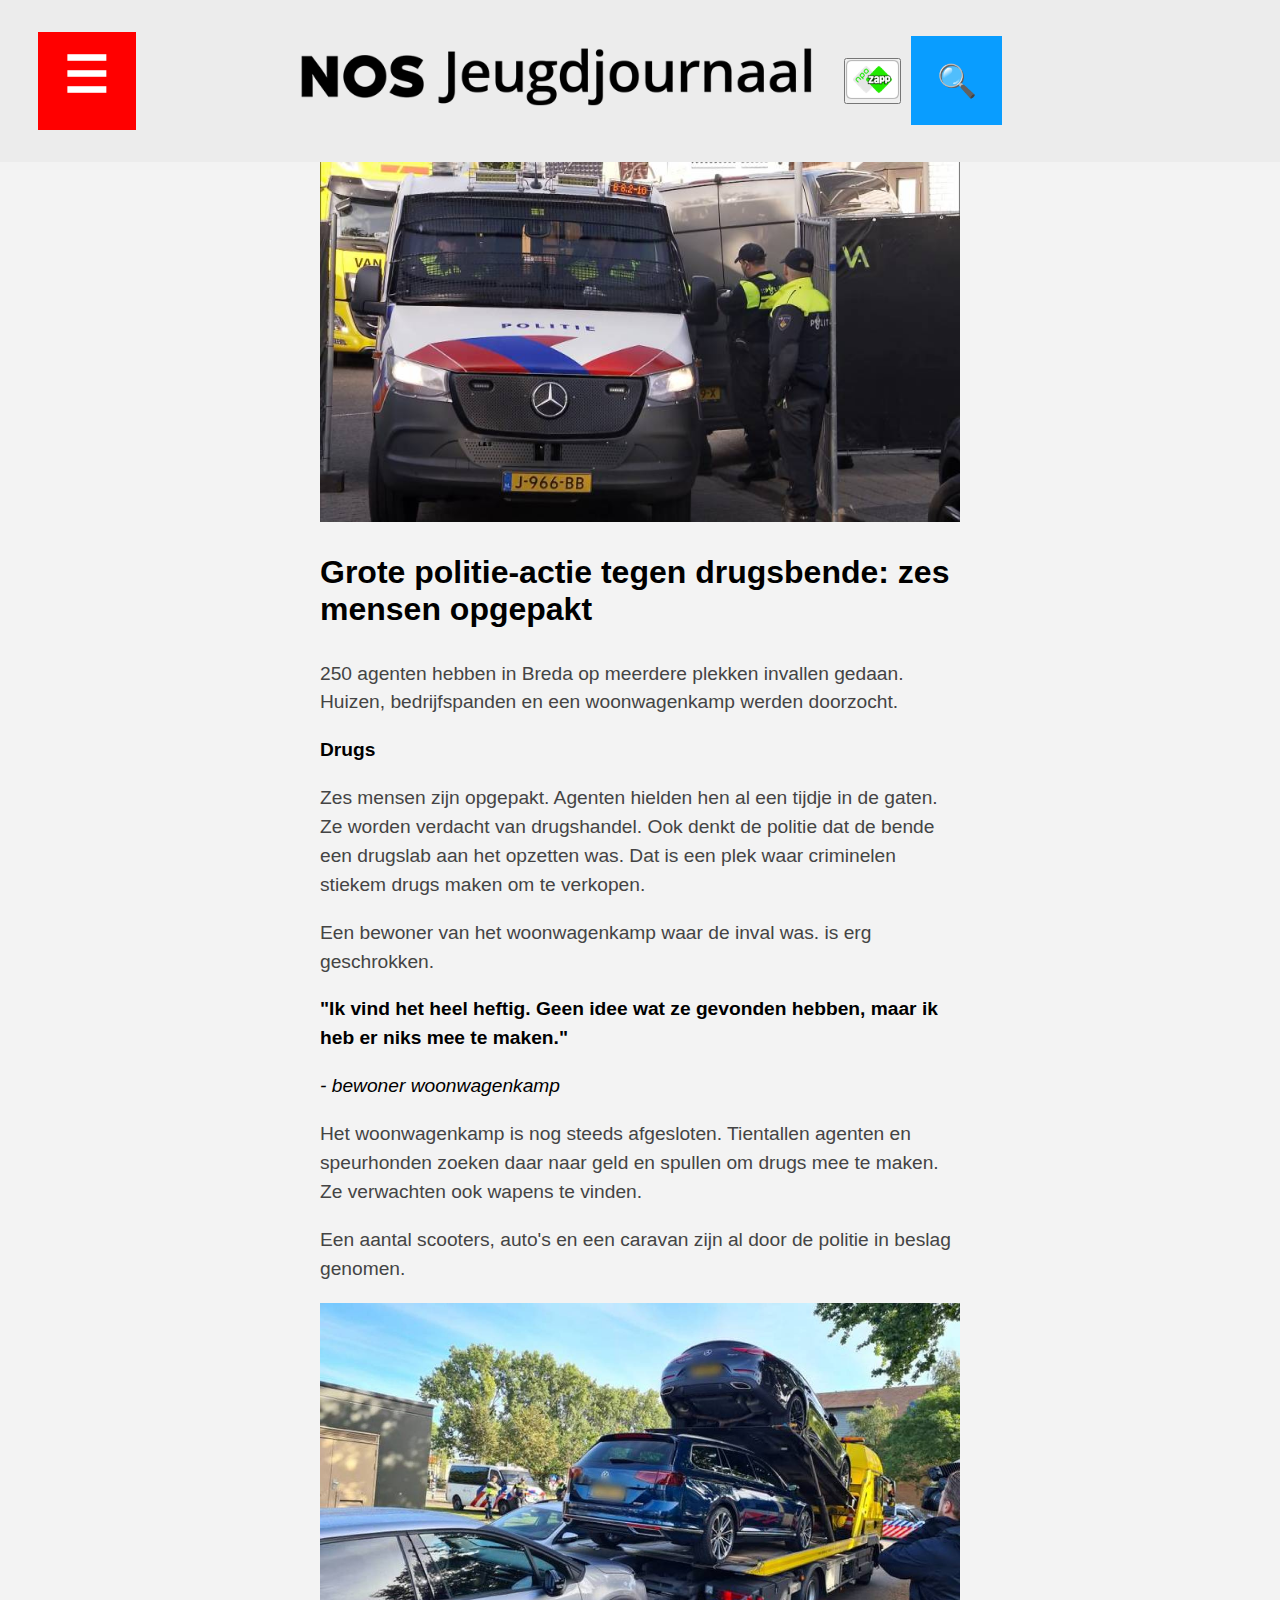
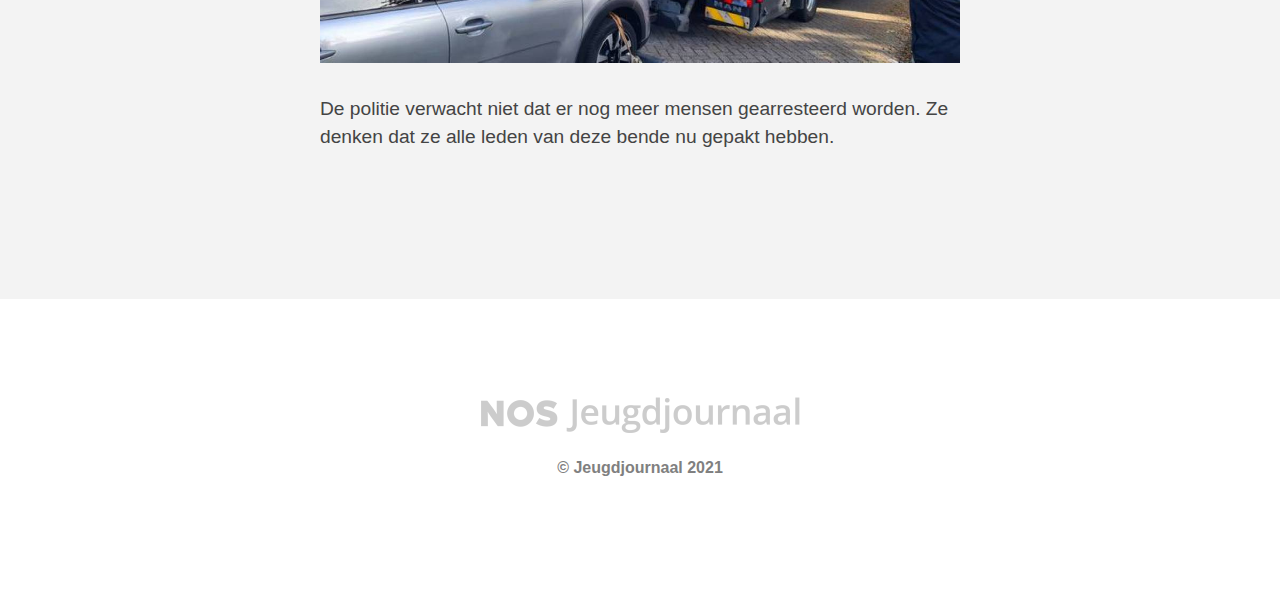
==== article.html @ a4a4e9e3 "Add files via upload" ====
<!doctype html>
<html lang="nl">

<head>
	<meta charset="UTF-8">
	<meta name="author" content="jouw naam">
	<meta name="viewport" content="width=device-width, initial-scale=1">

	<title>Howdy FED2122</title>

	<link href="styles/style.css" rel="stylesheet">
	<link rel="icon" type="image/svg+xml" href="images/favicon.svg">
</head>

<body>
	<header>
		<nav>
			<button>☰</button>
			<h1>
				<a href="index.html">
					<img class="logo" src="images/jeugdjournaal_logo.png" alt="NOS Jeugdjournaal">
				</a>
			</h1>
			<button>
				<img src="images/npo-zapp-knop.png" alt="Zapp logo">
			</button>
			<button>🔍</button>
		</nav>
		<nav>
			<ul>
				<li><a href="index.html">home</a></li>
				<li><a href="#">stellingen en vragen</a></li>
				<li><a href="#">het weer</a></li>
				<li><a href="#">jouw favorieten</a></li>
				<li><a href="#">uitzendingen</a></li>
				<li><a href="#">over het jeugdjournaal</a></li>
			</ul>
		</nav>
	</header>

    <main>
        <article>
            <img src="images/drugs1.jpg" alt="nieuwsfoto 1">
            <h1>Grote politie-actie tegen drugsbende: zes mensen opgepakt</h1>
            <p>250 agenten hebben in Breda op meerdere plekken invallen gedaan. Huizen, bedrijfspanden en een woonwagenkamp werden doorzocht.</p>
            <p>Drugs</p>
            <p>Zes mensen zijn opgepakt. Agenten hielden hen al een tijdje in de gaten. Ze worden verdacht van drugshandel. Ook denkt de politie dat de bende een drugslab aan het opzetten was. Dat is een plek waar criminelen stiekem drugs maken om te verkopen.</p>
            <p>Een bewoner van het woonwagenkamp waar de inval was. is erg geschrokken.</p>
            <p>"Ik vind het heel heftig. Geen idee wat ze gevonden hebben, maar ik heb er niks mee te maken."</p>
            <p>- bewoner woonwagenkamp</p>
            <p>Het woonwagenkamp is nog steeds afgesloten. Tientallen agenten en speurhonden zoeken daar naar geld en spullen om drugs mee te maken. Ze verwachten ook wapens te vinden.</p>
            <p>Een aantal scooters, auto's en een caravan zijn al door de politie in beslag genomen.</p>
            <img src="images/drugs2.jpg" alt="nieuwsfoto2">
            <p>De politie verwacht niet dat er nog meer mensen gearresteerd worden. Ze denken dat ze alle leden van deze bende nu gepakt hebben.</p>
        </article>
    </main>

	<footer>
		<h1>
			<img src="images/grijze_logo.png">
		</h1>
		<h2>© Jeugdjournaal 2021</h2>
	</footer>

	<script src="scripts/script.js"></script>
</body>

</html>
---- styles/style.css ----
/* CSS Document */
*, *::after, *::before {
  box-sizing:border-box; 
  margin: 0;
  padding: 0;
}

a {
  text-decoration: none;
}

header{
  position: sticky;
  top: 0;
  bottom: 0;
  left:0;
  right:0;
  display: flex;
  justify-content: center;
  background-color: rgb(236, 236, 236);
  padding: 0.5vw;
  z-index:2
}

nav:nth-of-type(1){
  width: 100vw;
  display: flex;  
  align-items: center;
  padding: 1vw;
  margin-left: 20vw;
  margin-right: 20vw;
  /* border: solid 2px black; */
}

.logo {
  cursor: pointer;
  width: 45vw;
  justify-self: center;
}

/*de menu button */
nav button:nth-of-type(1) {
  background-color: red;
  border: none;
  padding: 2vw;
  padding-top: 1vw;
  padding-left: 2vw;
  padding-right: 2vw;
  cursor: pointer;
  position: absolute;
  left: 3vw;
  z-index: 3;
  color: white;
  font-weight: bold;
  font-size: 4vw;
  transition: 0.5s;
}

nav button:nth-of-type(1):hover {
  transform:scale(1.07);
  transition: 0.3s;
}

nav button:nth-of-type(1):focus {
  transform:scale(1.07);
  transition: 0.3s;
  background-color: rgb(235, 45, 45);
  color: black;
}

nav button:nth-of-type(1).feedback {
  transform: rotate(90deg);
  background-color: rgb(138, 6, 17);
  transition: 0.5s;
}

nav button:nth-of-type(2) img { /*zapp knop*/
  cursor: pointer;
  width: 4em;
  /* border: 2px dotted; */

}

nav button:nth-of-type(3) {/*search button*/
  background-color: rgb(9, 157, 255);
  border: none;
  padding: 2vw;
  cursor: pointer;
  margin: 10px;
  font-size: 2em;
  color: white;
}

header nav ul { /*nav menu*/
  margin:0; 
  padding:4em 0 0;
  padding-top: 15vw;
  background:rgb(247, 247, 247);
  list-style:none;
  width: 50vw;
  position: fixed;
  left: 0;
  top: 0;
  bottom: 0;
  transform: translateX(-160vw);
  transition: 0.5s;
}

nav ul.toonMenu {
  transform: translateX(0);
  transition: 0.6s;
  left: 0;

}

nav ul li{
  display:flex;
  align-items:center;
  gap:.25em;
  padding:.25em 1em;
}

/* de a-elementen in de nav menu*/
nav:nth-of-type(2) a {
  display:flex;
  align-items:center;
  gap:.25em;
  padding:.25em 1em;
  border-top:solid 1px rgb(141, 141, 141);
  text-decoration: none;
  font-family: Arial, Helvetica, sans-serif;
  font-size: 1.3em;
  color: grey;
  font-weight: bold;
}

/* de kleur van de menu-items*/

nav li:nth-of-type(1) a {
  color:rgb(83, 83, 255);
}

nav li:nth-of-type(2) a { 
  color:rgb(10, 172, 10);
}

nav li:nth-of-type(3) a { 
  color:rgb(218, 138, 20);
}

nav li:nth-of-type(4) a { 
  color:rgb(172, 10, 10);
}

nav li:nth-of-type(5) a { 
  color:rgb(241, 67, 169);
}

nav li:nth-of-type(6) a { 
  color:rgb(94, 4, 155);
}




section {
  display:flex;
  justify-content: center;
  /* border: solid 2px rgb(243, 16, 224); */
  margin-left: 10vw;
  margin-right: 10vw;
  flex-wrap: wrap;
  position: relative;
  z-index:0;
  padding-top: 1vw;
}

section article {
  position: relative;
}


section article button { /* hartje */
  position: absolute;
  color: grey;
  border:none;
  background: none;
  font-size: 8vh;
  top: 1vh;
  right:4vh;
  text-shadow: 2px 2px 2px black;
}

section article button:hover {
  transform: scale(0.9);
  color: black;
  transition: 0.2s;
}

section article button.favoriet {
  color: red;
  animation-name: favoriet-animation;
  animation-duration: 1s;
  animation-iteration-count: 1;
}

@keyframes favoriet-animation {
     0% {
    transform: scale(1);
  }
    25% {
    transform: scale(1.5);
  }

    35% {
      transform: scale(1.5);
  }

    45% {
    transform: scale(0.8);
  }

  50% {
    transform: scale(1);
  }
}

section article h1 {
  text-shadow: 4px 2px 2px black;
  left: 3vh;
  bottom: 3vh;
  position: absolute;
  color: rgb(255, 255, 255);
  font-family: Arial, Helvetica, sans-serif;
  font-weight: bold;
  font-size: 1.2em;
  padding:0;
  cursor: pointer;
}

section article {
  padding: 0;
  margin: 0;
}

section article:hover{
  transform:scale(1.02);
  transition: 0.3s;
  box-shadow: 1px 1px 5px;
}

section:nth-of-type(1) img {
  width: 30em;
  height: 20em;
  margin: 0.5em;
}

@media (max-width:800px ) {
  section:nth-of-type(1) img{
    width: 70vw;
    height: 40vw;
    margin: 0.5em;
  }
} 

section:nth-of-type(2) img  {
  width: 20vw;
  height: 15em;
  margin: 0.5em;
  margin-top: 0.5em;
}

@media (max-width:1000px ) {
  section:nth-of-type(2) img{
    width: 70vw;
    height: 40vw;
    margin: 0.5em;
  }
} 

/* hier begint de tweede pagina*/

main article {
font-family: Arial, Helvetica, sans-serif;
background-color: rgb(243, 243, 243);
padding-left: 10vw;
padding-right: 10vw;
padding-bottom: 10vw;

}

main article img {
  display: block;
  margin-left: auto;
  margin-right: auto;
  margin-top: 0;
  margin-bottom: 2em;
  width: 50vw;
  min-width: 18rem;
}

main article h1 {
  margin: auto;
  margin-bottom: 1em;
  font-size: 2em;
  max-width: 40rem;
}

main article p {
  margin: auto;
  max-width: 40rem;
  font-size: 1.2em;
  line-height: 1.5em;
  color: #444;
  margin-bottom: 1em;
}

main article p:nth-of-type(2) {
  font-weight: bold;
  color: black;
}

main article p:nth-of-type(5) {
  font-weight: bold;
  color: black;
}

main article p:nth-of-type(6) {
  font-style: italic;
  color: black;
}

footer {
  text-align: center;
  padding: 5rem 0 7rem;
}

footer img {
  width: 40vh;
}

footer h2 {
  font-family: Arial, Helvetica, sans-serif;
  font-weight: bold;
  font-size: 1em;
  color: grey;
}
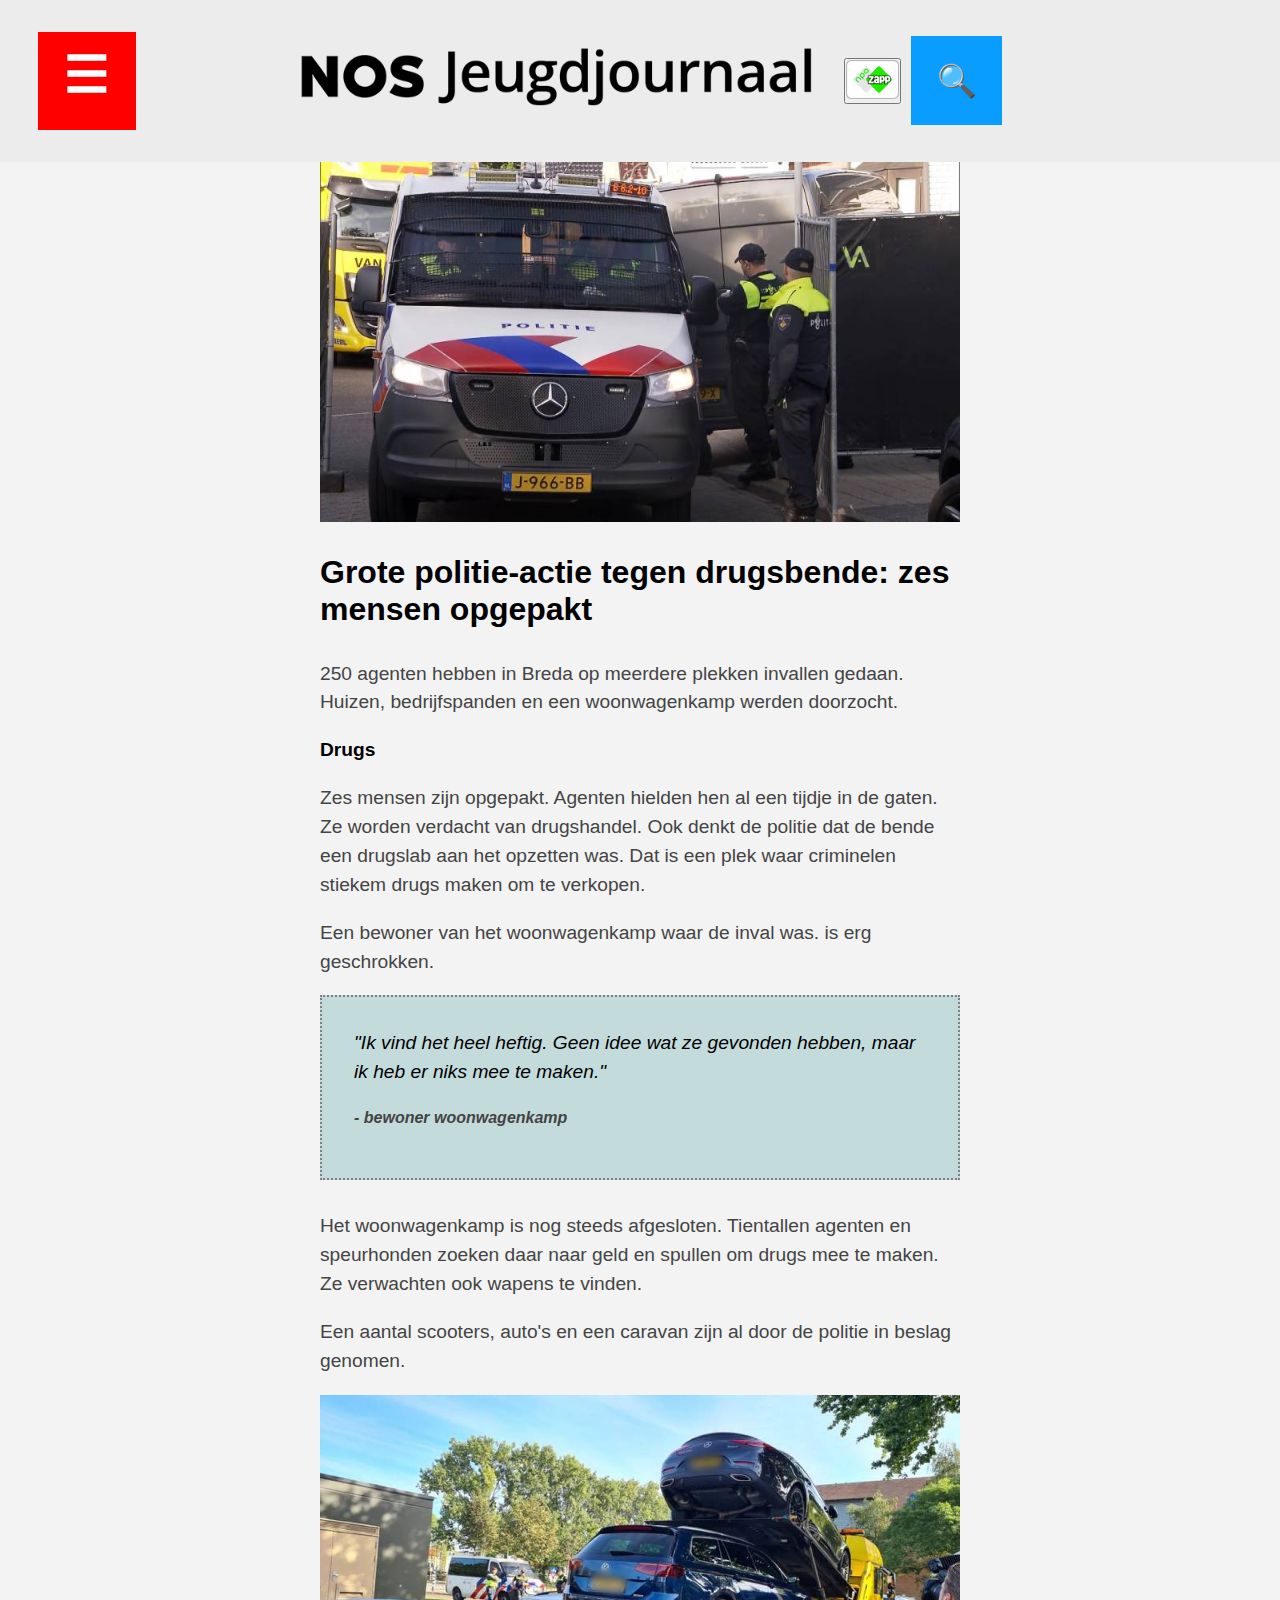
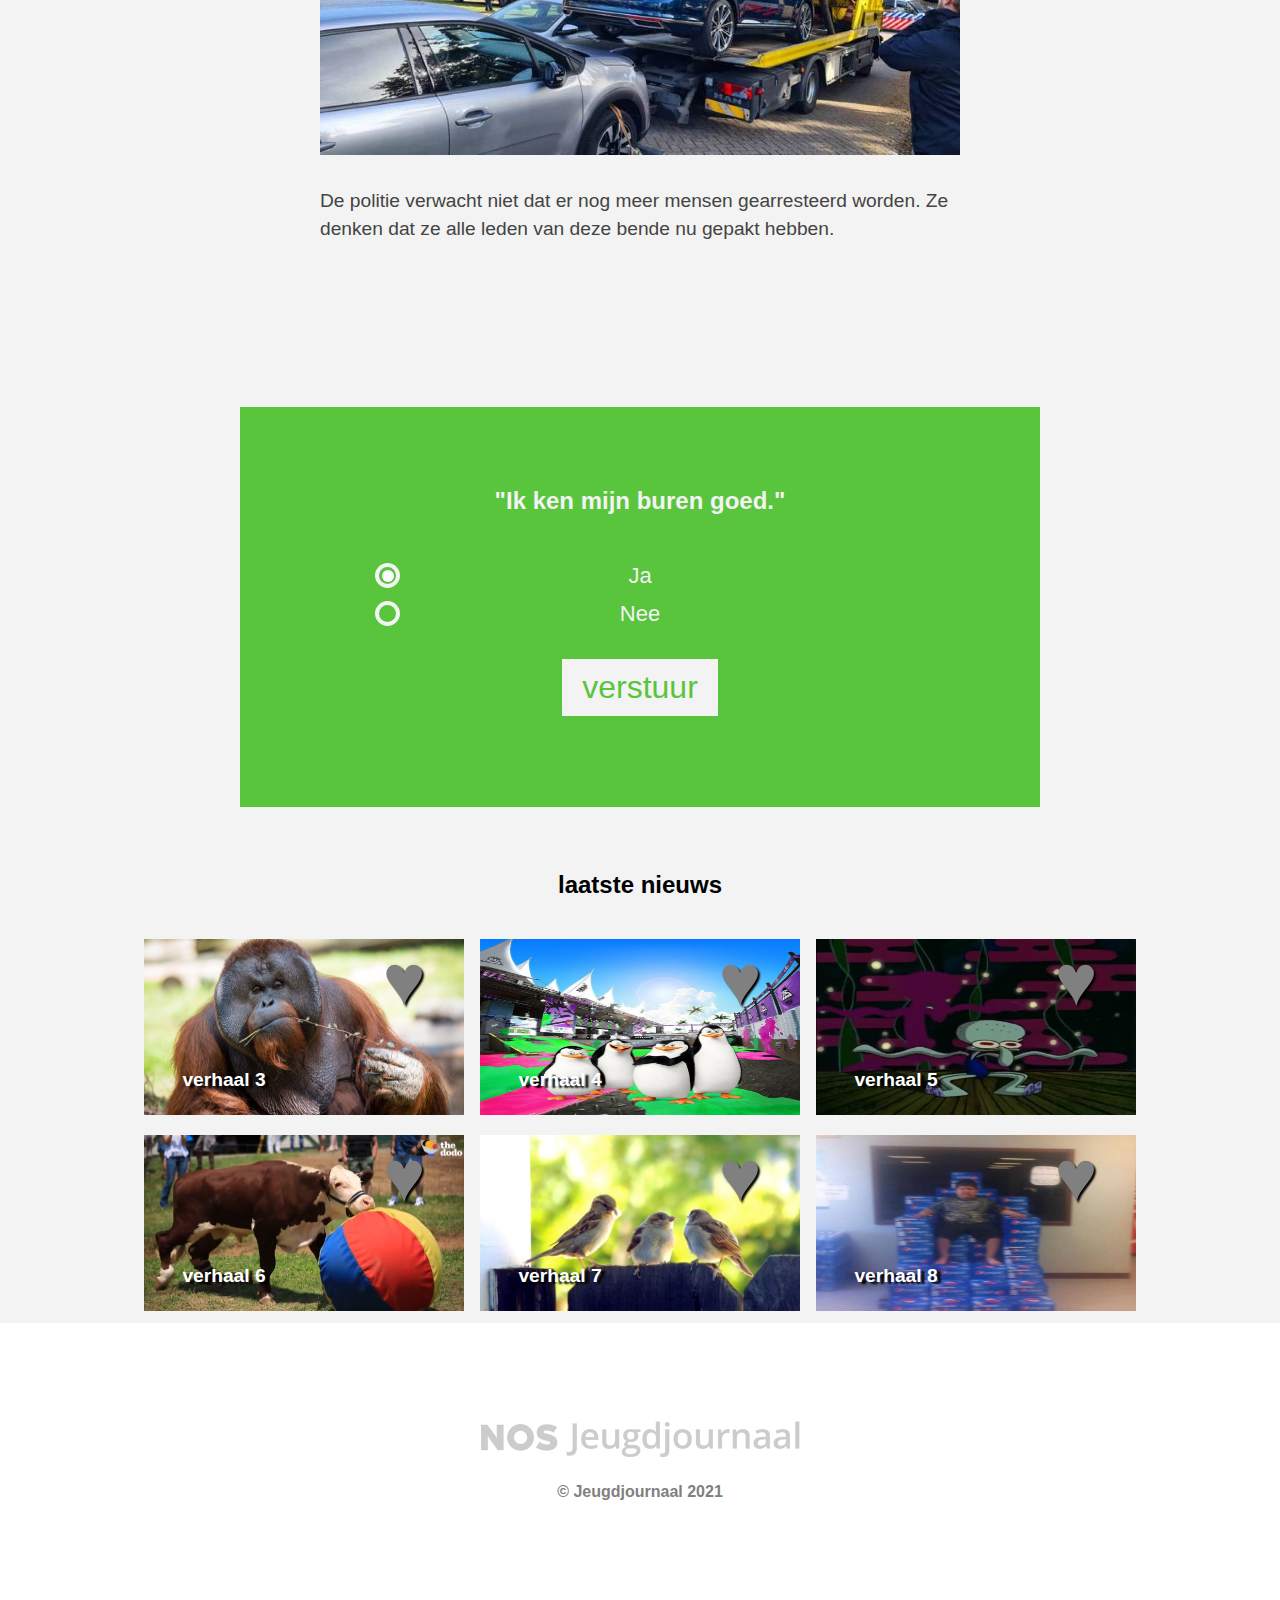
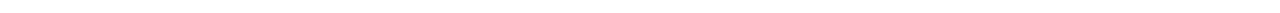
==== commit 0796f324: "Add files via upload" ====
--- a/article.html
+++ b/article.html
@@ -46,13 +46,68 @@
             <p>Drugs</p>
             <p>Zes mensen zijn opgepakt. Agenten hielden hen al een tijdje in de gaten. Ze worden verdacht van drugshandel. Ook denkt de politie dat de bende een drugslab aan het opzetten was. Dat is een plek waar criminelen stiekem drugs maken om te verkopen.</p>
             <p>Een bewoner van het woonwagenkamp waar de inval was. is erg geschrokken.</p>
-            <p>"Ik vind het heel heftig. Geen idee wat ze gevonden hebben, maar ik heb er niks mee te maken."</p>
-            <p>- bewoner woonwagenkamp</p>
+            <blockquote>
+				<p>"Ik vind het heel heftig. Geen idee wat ze gevonden hebben, maar ik heb er niks mee te maken."</p>
+            	<p>- bewoner woonwagenkamp</p>
+			</blockquote>
             <p>Het woonwagenkamp is nog steeds afgesloten. Tientallen agenten en speurhonden zoeken daar naar geld en spullen om drugs mee te maken. Ze verwachten ook wapens te vinden.</p>
             <p>Een aantal scooters, auto's en een caravan zijn al door de politie in beslag genomen.</p>
             <img src="images/drugs2.jpg" alt="nieuwsfoto2">
             <p>De politie verwacht niet dat er nog meer mensen gearresteerd worden. Ze denken dat ze alle leden van deze bende nu gepakt hebben.</p>
         </article>
+		<form>
+			<h2>"Ik ken mijn buren goed."</h1>
+				
+			<label class="container">Ja
+				<input type="radio" checked="checked" name="radio">
+				<span class="checkmark"></span>
+			</label>
+
+			<label class="container">Nee
+				<input type="radio" name="radio">
+				<span class="checkmark"></span>
+			</label>
+			<button>verstuur</button>
+		</form>
+		
+		<h2>laatste nieuws</h2>
+		<section class="laatstenieuws">
+			<article>
+				<a href="#"><img src="images/nieuws3.jpg"alt= "verhaal 3"></a>
+				<h1>verhaal 3</h1>
+				<button>♥</button>
+			</article>
+	
+			<article>
+				<a href="#"><img src="images/nieuws4.jpg"alt= "verhaal 4"></a>
+				<h1>verhaal 4</h1>
+				<button>♥</button>
+			</article>
+	
+			<article>
+				<a href="#"><img src="images/nieuws5.jpg"alt= "verhaal 5"></a>
+				<h1>verhaal 5</h1>
+				<button>♥</button>
+			</article>
+	
+			<article>
+				<a href="#"><img src="images/nieuws6.jpg"alt= "verhaal 6"></a>
+				<h1>verhaal 6</h1>
+				<button>♥</button>
+			</article>
+	
+			<article>
+				<a href="#"><img src="images/nieuws7.jpg"alt= "verhaal 7"></a>
+				<h1>verhaal 7</h1>
+				<button>♥</button>
+			</article>
+	
+			<article>
+				<a href="#"><img src="images/nieuws8.jpg"alt= "verhaal 8"></a>
+				<h1>verhaal 8</h1>
+				<button>♥</button>
+			</article>
+		</section>
     </main>
 
 	<footer>
--- a/styles/style.css
+++ b/styles/style.css
@@ -3,6 +3,12 @@
   box-sizing:border-box; 
   margin: 0;
   padding: 0;
+}
+
+:root {
+  --achtergrond: rgb(243, 243, 243);
+  --poll-groen: #58c53d;
+  --tekst-kleur: #444;
 }
 
 a {
@@ -22,17 +28,16 @@
   z-index:2
 }
 
-nav:nth-of-type(1){
+nav:nth-of-type(1){ /*de logo, de zapp knop en de search knop*/
   width: 100vw;
   display: flex;  
   align-items: center;
   padding: 1vw;
   margin-left: 20vw;
   margin-right: 20vw;
-  /* border: solid 2px black; */
-}
-
-.logo {
+}
+
+.logo { /*"duh"*/
   cursor: pointer;
   width: 45vw;
   justify-self: center;
@@ -57,19 +62,20 @@
 }
 
 nav button:nth-of-type(1):hover {
-  transform:scale(1.07);
+  transform:scale(0.9);
   transition: 0.3s;
+  background-color: rgb(138, 6, 17);
 }
 
 nav button:nth-of-type(1):focus {
-  transform:scale(1.07);
+  transform:scale(0.9);
   transition: 0.3s;
   background-color: rgb(235, 45, 45);
   color: black;
 }
 
 nav button:nth-of-type(1).feedback {
-  transform: rotate(90deg);
+  transform: rotate(90deg) scale(0.9);
   background-color: rgb(138, 6, 17);
   transition: 0.5s;
 }
@@ -77,18 +83,33 @@
 nav button:nth-of-type(2) img { /*zapp knop*/
   cursor: pointer;
   width: 4em;
-  /* border: 2px dotted; */
+  border: none;
 
 }
 
 nav button:nth-of-type(3) {/*search button*/
   background-color: rgb(9, 157, 255);
+  text-decoration: none;
   border: none;
   padding: 2vw;
   cursor: pointer;
   margin: 10px;
   font-size: 2em;
   color: white;
+}
+
+nav button:nth-of-type(3):hover {
+  transform:scale(0.9);
+  transition: 0.3s;
+  background-color: rgb(6, 122, 199);
+  color: black;
+}
+
+nav button:nth-of-type(3):focus {
+  transform:scale(0.9);
+  transition: 0.3s;
+  background-color: rgb(6, 122, 199);
+  color: black;
 }
 
 header nav ul { /*nav menu*/
@@ -106,7 +127,7 @@
   transition: 0.5s;
 }
 
-nav ul.toonMenu {
+nav ul.toonMenu { /*heb ik geleerd van de codepen opdrachten*/
   transform: translateX(0);
   transition: 0.6s;
   left: 0;
@@ -122,8 +143,6 @@
 
 /* de a-elementen in de nav menu*/
 nav:nth-of-type(2) a {
-  display:flex;
-  align-items:center;
   gap:.25em;
   padding:.25em 1em;
   border-top:solid 1px rgb(141, 141, 141);
@@ -134,39 +153,68 @@
   font-weight: bold;
 }
 
-/* de kleur van de menu-items*/
+/* de kleuren van de menu-items*/
 
 nav li:nth-of-type(1) a {
   color:rgb(83, 83, 255);
 }
 
+nav li:nth-of-type(1) a:hover {
+  background-color:rgb(83, 83, 255);
+  color: white;
+}
+
 nav li:nth-of-type(2) a { 
   color:rgb(10, 172, 10);
 }
 
+nav li:nth-of-type(2) a:hover { 
+  background-color:rgb(10, 172, 10);
+  color: white;
+}
+
 nav li:nth-of-type(3) a { 
   color:rgb(218, 138, 20);
 }
 
+nav li:nth-of-type(3) a:hover { 
+  background-color:rgb(218, 138, 20);
+  color: white;
+}
+
 nav li:nth-of-type(4) a { 
   color:rgb(172, 10, 10);
 }
 
+nav li:nth-of-type(4) a:hover { 
+  background-color:rgb(172, 10, 10);
+  color: white;
+}
+
 nav li:nth-of-type(5) a { 
   color:rgb(241, 67, 169);
 }
 
+nav li:nth-of-type(5) a:hover { 
+  background-color:rgb(241, 67, 169);
+  color:white;
+}
+
 nav li:nth-of-type(6) a { 
   color:rgb(94, 4, 155);
 }
 
-
-
+nav li:nth-of-type(6) a:hover { 
+  background-color:rgb(94, 4, 155);
+  color: white;
+}
+
+
+/*hier komen de artikelen*/
 
 section {
   display:flex;
   justify-content: center;
-  /* border: solid 2px rgb(243, 16, 224); */
   margin-left: 10vw;
   margin-right: 10vw;
   flex-wrap: wrap;
@@ -197,6 +245,12 @@
   transition: 0.2s;
 }
 
+section article button:focus {
+  transform: scale(0.9);
+  color: rgb(166, 142, 255);
+  text-shadow: 2px 2px 2px var(--achtergrond);
+}
+
 section article button.favoriet {
   color: red;
   animation-name: favoriet-animation;
@@ -204,7 +258,7 @@
   animation-iteration-count: 1;
 }
 
-@keyframes favoriet-animation {
+@keyframes favoriet-animation { /*animatie voor hartje*/
      0% {
     transform: scale(1);
   }
@@ -225,7 +279,7 @@
   }
 }
 
-section article h1 {
+section article h1 { /*titels voor de artikelen*/
   text-shadow: 4px 2px 2px black;
   left: 3vh;
   bottom: 3vh;
@@ -238,9 +292,12 @@
   cursor: pointer;
 }
 
-section article {
-  padding: 0;
-  margin: 0;
+section article { /*artikelen*/
+  overflow: hidden;
+  max-width: 30em;
+  max-height: 20em;
+  margin-left: 0.5em;
+  margin-top: 0.5em;
 }
 
 section article:hover{
@@ -249,47 +306,54 @@
   box-shadow: 1px 1px 5px;
 }
 
-section:nth-of-type(1) img {
+section article a:focus img{
+  transform:scale(0.99);
+  transition: 0.3s;
+  box-shadow: 1px 1px 5px;
+  border:red 4px solid;
+}
+
+section:nth-of-type(1) img { /*alleen de bovenste 2 artikelen*/
   width: 30em;
   height: 20em;
-  margin: 0.5em;
-}
-
-@media (max-width:800px ) {
+  margin: 0em;
+}
+
+@media (max-width:800px ) { /*media query om het zo responsive mogelijk te maken, achteraf gezien was max/min-width misschien beter geweest.*/
   section:nth-of-type(1) img{
     width: 70vw;
     height: 40vw;
-    margin: 0.5em;
   }
 } 
 
-section:nth-of-type(2) img  {
+section:nth-of-type(2) img  { /*de rest vam de artikelen*/
   width: 20vw;
   height: 15em;
-  margin: 0.5em;
-  margin-top: 0.5em;
 }
 
 @media (max-width:1000px ) {
   section:nth-of-type(2) img{
     width: 70vw;
     height: 40vw;
-    margin: 0.5em;
   }
 } 
 
 /* hier begint de tweede pagina*/
 
+main {
+  background-color: var(--achtergrond);
+}
+
 main article {
-font-family: Arial, Helvetica, sans-serif;
-background-color: rgb(243, 243, 243);
-padding-left: 10vw;
-padding-right: 10vw;
-padding-bottom: 10vw;
-
-}
-
-main article img {
+  font-family: Arial, Helvetica, sans-serif;
+  background-color: var(--achtergrond);
+  padding-left: 10vw;
+  padding-right: 10vw;
+  padding-bottom: 10vw;
+
+}
+
+main article img { /*de afbeeldingen van het artikel*/
   display: block;
   margin-left: auto;
   margin-right: auto;
@@ -311,26 +375,194 @@
   max-width: 40rem;
   font-size: 1.2em;
   line-height: 1.5em;
-  color: #444;
+  color: var(--tekst-kleur);
   margin-bottom: 1em;
 }
 
-main article p:nth-of-type(2) {
+main article p:nth-of-type(2) { /*de tussenkop "drugs"*/
   font-weight: bold;
   color: black;
 }
 
-main article p:nth-of-type(5) {
-  font-weight: bold;
-  color: black;
-}
-
-main article p:nth-of-type(6) {
+main article blockquote { /*de quote van het artikel*/
+  max-width: 40rem;
+  margin: auto;
+  background-color: rgb(195, 219, 219);
+  border: 2px dotted grey;
+  padding: 2em;
+  padding-left: 2em;
+  padding-right: 2em;
+  margin-bottom: 2em;
+}
+
+main article blockquote p:nth-of-type(1) { 
   font-style: italic;
   color: black;
 }
 
-footer {
+main article blockquote p:nth-of-type(2) {
+  font-style: italic;
+  color: var(--tekst-kleur);
+  font-size: 1em;
+}
+
+form { /*de groene box*/
+  text-align: center;
+  background-color: var(--poll-groen);
+  height: 80vw;
+  max-height: 25em;
+  width: 100%;
+  max-width: 50em;
+  margin: auto;
+  margin-bottom: 5vw;
+  margin-top: 1em;
+  padding-top: 5em;
+  color: var(--achtergrond);
+  font-family: Arial, Helvetica, sans-serif;
+}
+
+form h2 { /*de stelling*/
+  margin-bottom: 2em;
+  font-size: 1.5em;
+}
+
+/* https://www.w3schools.com/howto/howto_css_custom_checkbox.asp */
+
+.container {
+  display: block;
+  position: relative;
+  margin-bottom: 12px;
+  cursor: pointer;
+  font-size: 22px;
+}
+
+.container input {
+  position: absolute;
+  opacity: 0;
+  cursor: pointer;
+}
+
+.checkmark {
+  position: absolute;
+  top: 0;
+  left: 15vh;
+  height: 25px;
+  width: 25px;
+  background-color: var(--poll-groen);
+  border: 4px solid var(--achtergrond);
+  border-radius: 50%;
+}
+
+.container:hover input ~ .checkmark {
+  background-color: rgb(20, 71, 100);
+}
+
+.container input:checked ~ .checkmark {
+  background-color: var(--poll-groen);
+}
+
+.checkmark:after {
+  content: "";
+  position: absolute;
+  display: none;
+}
+
+.container input:checked ~ .checkmark:after {
+  display: block;
+}
+
+.container .checkmark:after {
+ 	top: 2.5px;
+	left: 2.5px;
+	width: 12px;
+	height: 12px;
+	border-radius: 50%;
+	background: white;
+}
+
+form button {
+  font-family: Arial, Helvetica, sans-serif;
+  padding: 10px;
+  padding-left: 20px;
+  padding-right: 20px;
+  margin-top: 20px;
+  border: none;
+  font-size: 2em;
+  color: var(--poll-groen);
+  background-color: var(--achtergrond);
+  cursor: pointer;
+}
+
+form button:hover {
+  background-color: rgb(203, 230, 253);
+  transform: scale(0.9);
+}
+
+main h2 { /*"laatste nieuws*/
+  text-align: center;
+  font-family: Arial, Helvetica, sans-serif;
+}
+
+.laatstenieuws { /*andere nieuwsartikelen*/
+  justify-content: center;
+  display: flex;
+  flex-wrap: wrap;
+  padding-top: 2em;
+  max-width: 80em;
+  margin: auto;
+}
+
+.laatstenieuws article {
+  list-style: none;
+  width: 45%;
+  max-width: 20em ;
+  height: 30em;
+  max-height: 20vh;
+  position: relative;
+  padding-left: 0px;
+  margin-bottom: 8px;
+  margin-left: 0.5em;
+  margin-right: 0.5em;
+  /* border: solid red; */
+  overflow: hidden;
+}
+
+.laatstenieuws article:hover {
+  transform: scale(1.02);
+  box-shadow: 1px 1px 5px;
+
+}
+
+.laatstenieuws article img  {
+  width: 20em;
+  height: 11em;
+}
+
+.laatstenieuws article h1 {
+  text-shadow: 4px 2px 2px black;
+  left: 3vw;
+  bottom: 1vh;
+  position: absolute;
+  color: rgb(255, 255, 255);
+  font-family: Arial, Helvetica, sans-serif;
+  font-weight: bold;
+  font-size: 1.2em;
+  padding:0;
+  cursor: pointer;
+}
+
+.laatstenieuws article button { /* hartje */
+  position: absolute;
+  color: grey;
+  border:none;
+  background: none;
+  font-size: 8vh;
+  top: 0.01vh;
+  right:3vw;
+  text-shadow: 2px 2px 2px black;
+}
+
+footer { /*"de footer met de logo van NOS Jeugdjournaal*/
   text-align: center;
   padding: 5rem 0 7rem;
 }
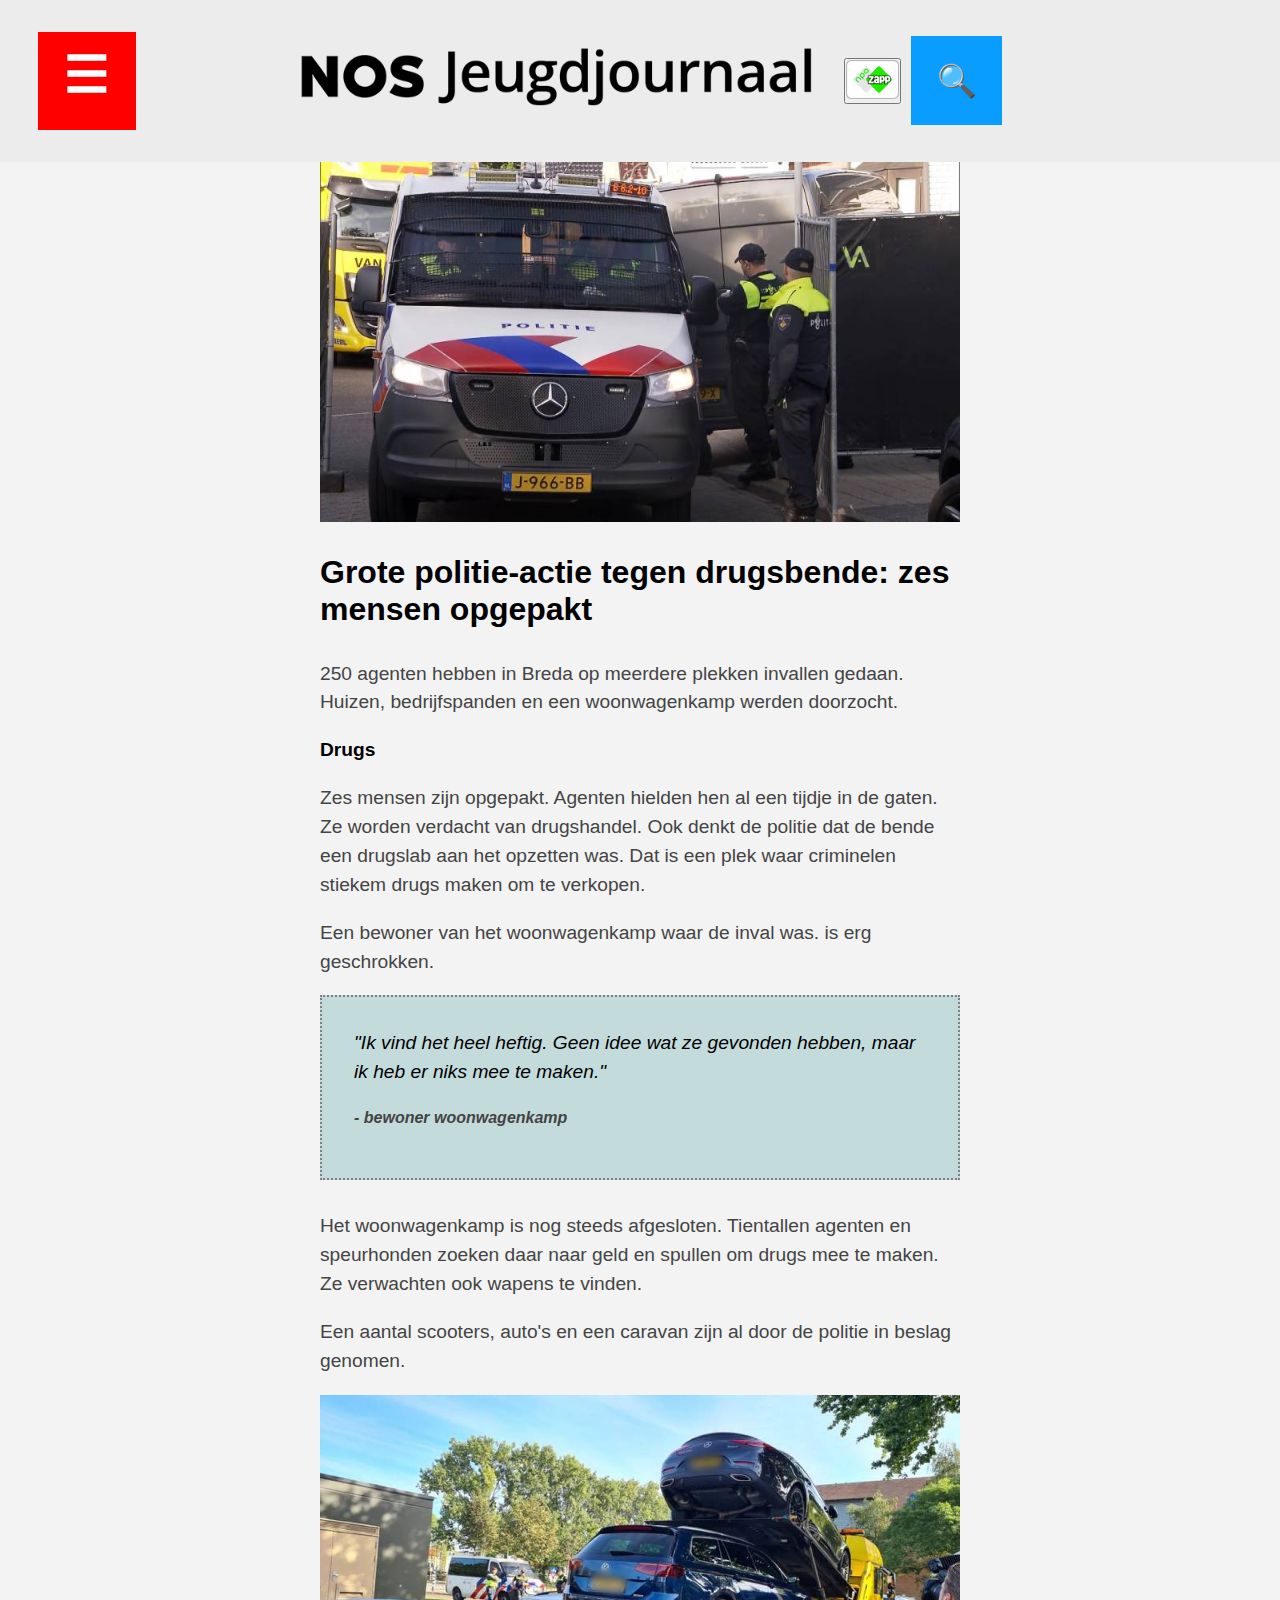
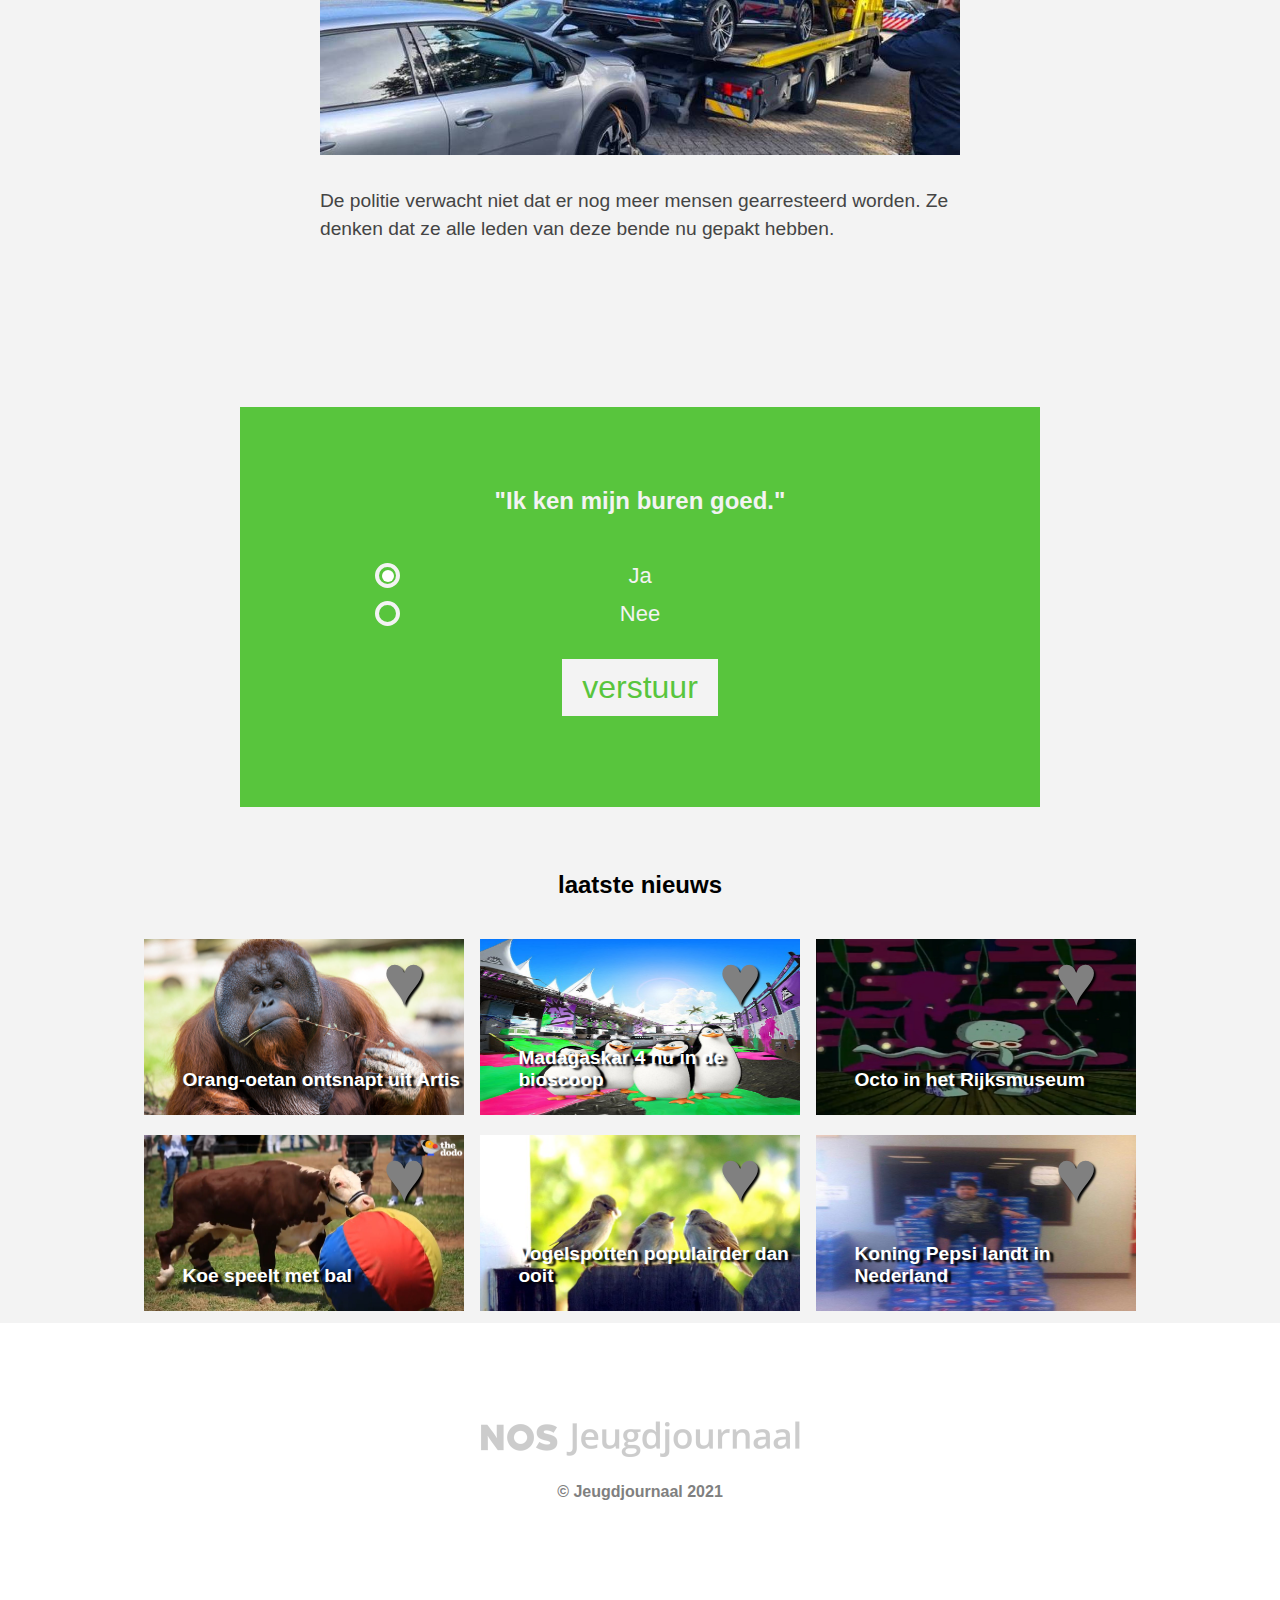
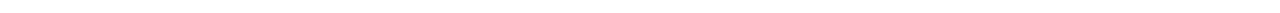
==== commit f971a8ec: "Add files via upload" ====
--- a/article.html
+++ b/article.html
@@ -74,37 +74,37 @@
 		<section class="laatstenieuws">
 			<article>
 				<a href="#"><img src="images/nieuws3.jpg"alt= "verhaal 3"></a>
-				<h1>verhaal 3</h1>
+				<h1>Orang-oetan ontsnapt uit Artis</h1>
 				<button>♥</button>
 			</article>
 	
 			<article>
 				<a href="#"><img src="images/nieuws4.jpg"alt= "verhaal 4"></a>
-				<h1>verhaal 4</h1>
+				<h1>Madagaskar 4 nu in de bioscoop</h1>
 				<button>♥</button>
 			</article>
 	
 			<article>
 				<a href="#"><img src="images/nieuws5.jpg"alt= "verhaal 5"></a>
-				<h1>verhaal 5</h1>
+				<h1>Octo in het Rijksmuseum</h1>
 				<button>♥</button>
 			</article>
 	
 			<article>
 				<a href="#"><img src="images/nieuws6.jpg"alt= "verhaal 6"></a>
-				<h1>verhaal 6</h1>
+				<h1>Koe speelt met bal</h1>
 				<button>♥</button>
 			</article>
 	
 			<article>
 				<a href="#"><img src="images/nieuws7.jpg"alt= "verhaal 7"></a>
-				<h1>verhaal 7</h1>
+				<h1>Vogelspotten populairder dan ooit</h1>
 				<button>♥</button>
 			</article>
 	
 			<article>
 				<a href="#"><img src="images/nieuws8.jpg"alt= "verhaal 8"></a>
-				<h1>verhaal 8</h1>
+				<h1>Koning Pepsi landt in Nederland</h1>
 				<button>♥</button>
 			</article>
 		</section>
